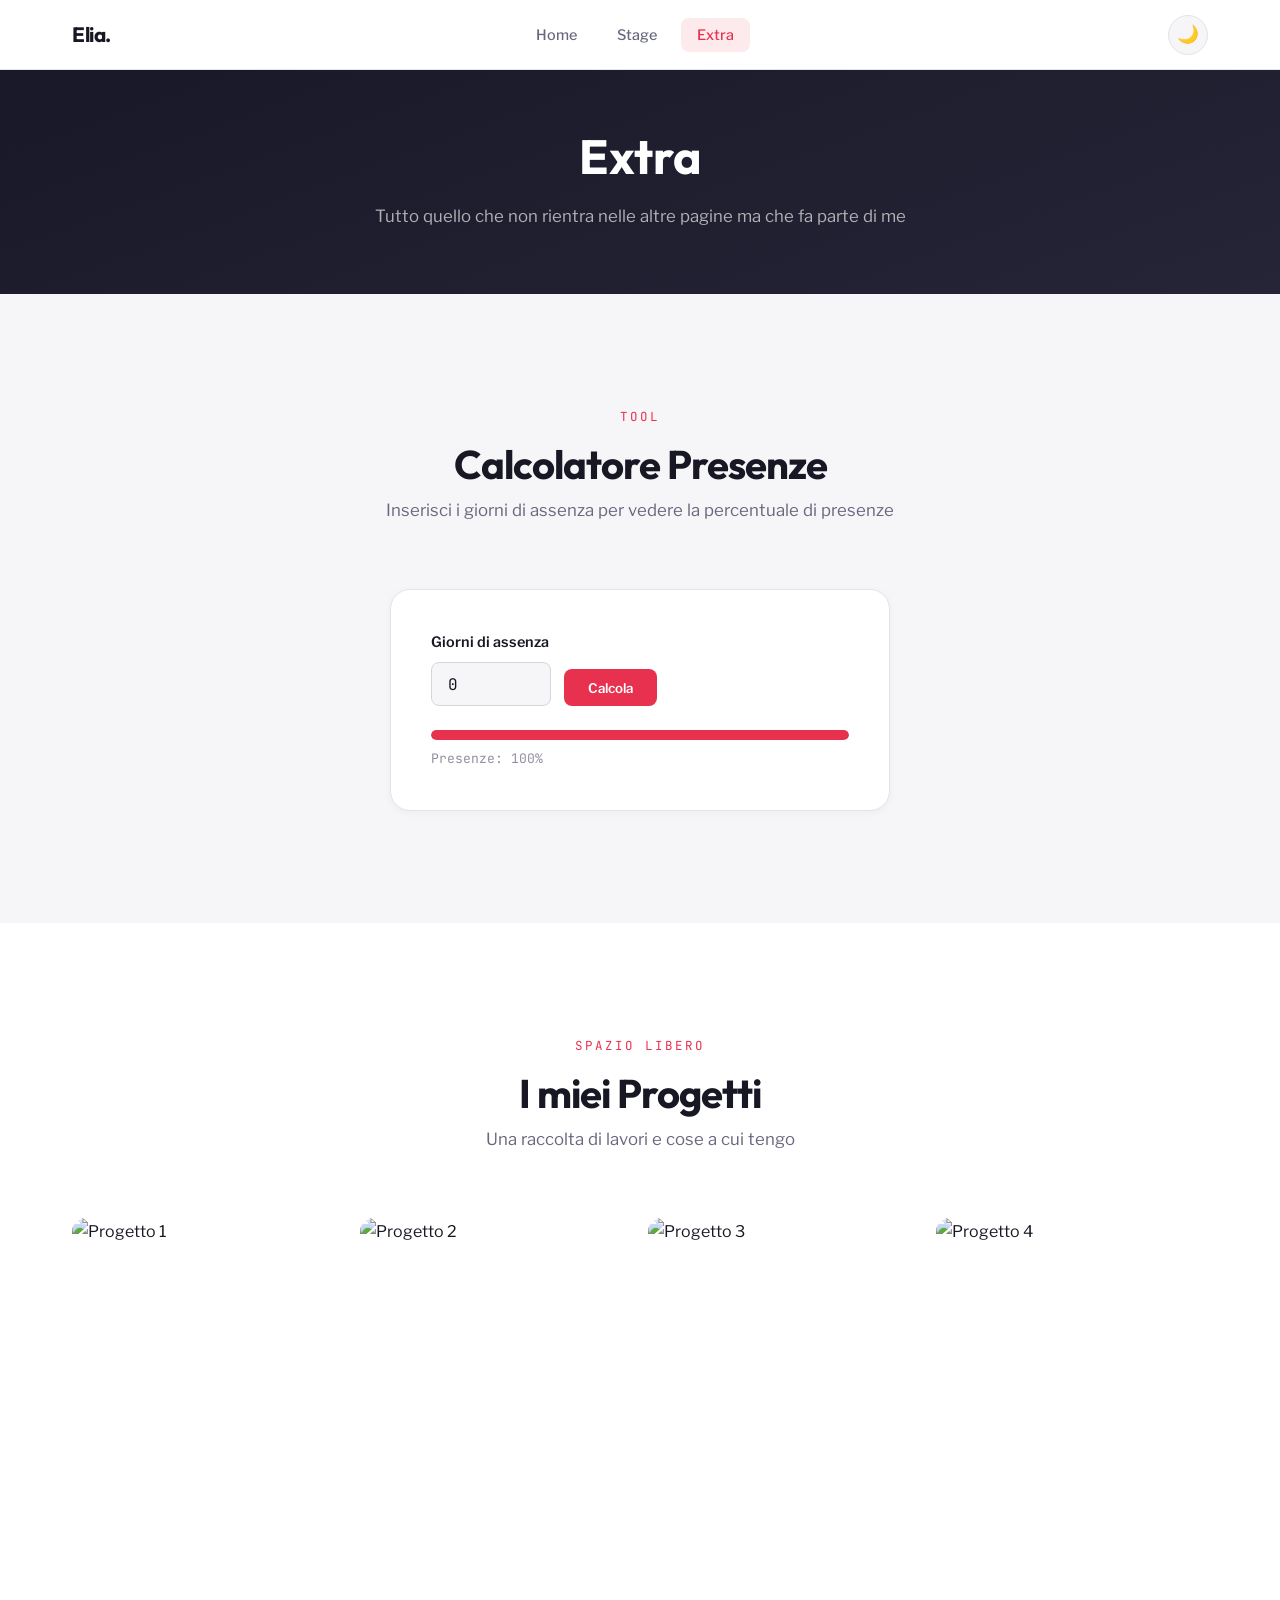
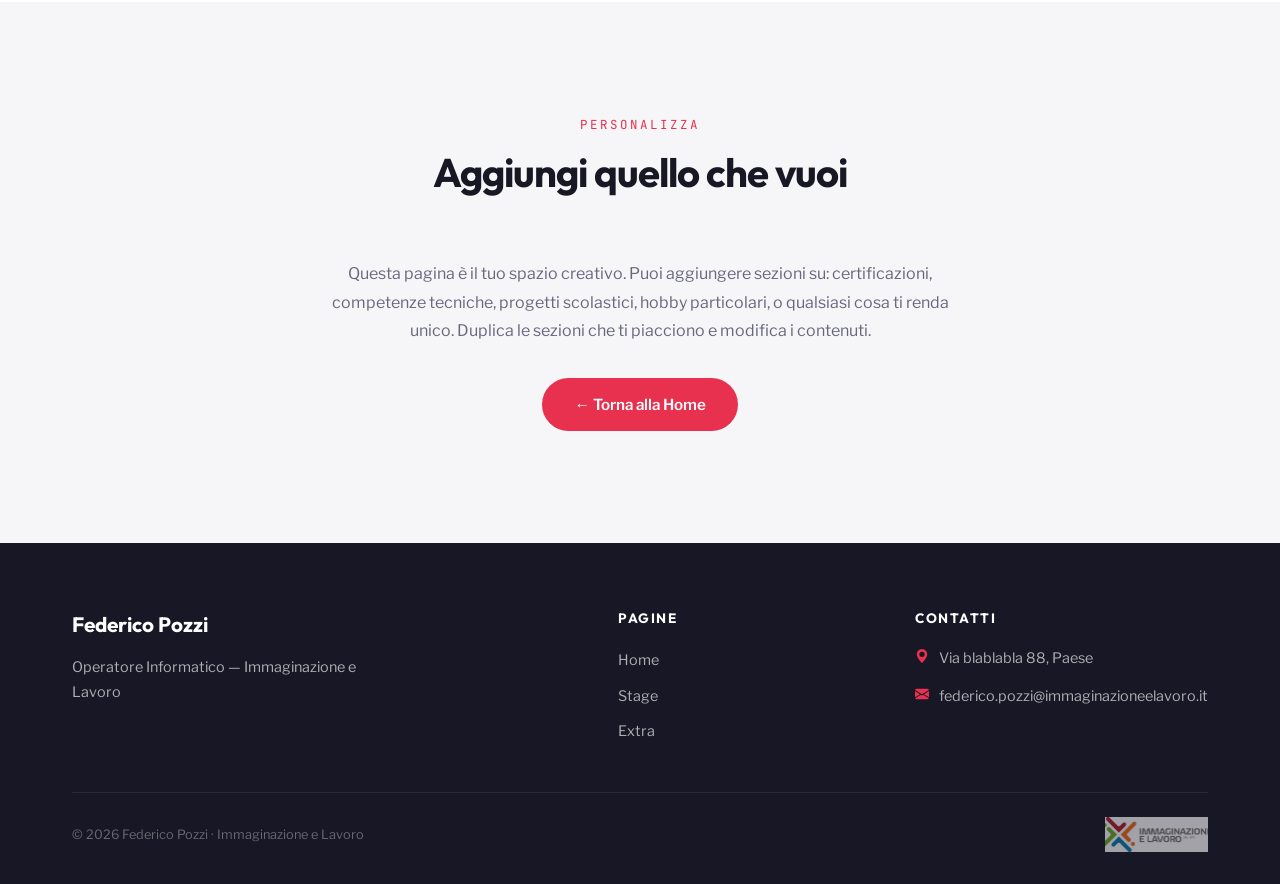
==== extra.html @ a33b9530 "Initial commit" ====
<!DOCTYPE html>
<html lang="it" data-theme="default">
<head>
    <meta charset="UTF-8">
    <meta name="viewport" content="width=device-width, initial-scale=1.0">
    <title>Elia Baronio — Extra</title>

    <link rel="preconnect" href="https://fonts.googleapis.com">
    <link rel="preconnect" href="https://fonts.gstatic.com" crossorigin>
    <link href="https://fonts.googleapis.com/css2?family=Outfit:wght@400;500;600;700&family=Libre+Franklin:wght@400;500;600;700&family=JetBrains+Mono:wght@400;500&display=swap" rel="stylesheet">

    <link rel="stylesheet" href="./style.css">
</head>
<body>

    <!-- ====== NAVBAR ====== -->
    <nav class="site-nav">
        <div class="nav-inner">
            <a href="./index.html" class="nav-brand">Elia.</a>
            <button class="nav-burger" id="navBurger" aria-label="Apri menu">
                <span></span><span></span><span></span>
            </button>
            <ul class="nav-links" id="navLinks">
                <li><a href="./index.html">Home</a></li>
                <li><a href="./stage.html">Stage</a></li>
                <li><a href="#" class="active">Extra</a></li>
            </ul>
            <button class="theme-toggle" id="themeToggle" aria-label="Cambia tema">🌙</button>
        </div>
    </nav>

    <!-- ====== PAGE HERO ====== -->
    <section class="page-hero">
        <div class="hero-pattern"></div>
        <div class="section-container">
            <h1 class="reveal">Extra</h1>
            <p class="hero-sub reveal reveal-delay-1">
                Tutto quello che non rientra nelle altre pagine ma che fa parte di me
            </p>
        </div>
    </section>

    <!-- ====== CALCOLATORE PRESENZE ====== -->
    <section class="section">
        <div class="section-container">
            <div class="section-header center reveal">
                <span class="section-label">Tool</span>
                <h2 class="section-title">Calcolatore Presenze</h2>
                <p class="section-desc">Inserisci i giorni di assenza per vedere la percentuale di presenze</p>
            </div>

            <div class="presenze-card reveal">
                <label for="progresso">Giorni di assenza</label>
                <div class="presenze-input">
                    <input type="number" id="progresso" min="0" value="0" placeholder="0">
                    <button class="btn-calcola" onclick="calcolaPresenze()">Calcola</button>
                </div>
                <div class="progress-wrap">
                    <div class="progress-bar-bg">
                        <div class="progress-bar-fill" id="barraFill"></div>
                    </div>
                    <p class="progress-label" id="percentualeText">Presenze: 100%</p>
                </div>
            </div>
        </div>
    </section>

    <!-- ====== GALLERY / CONTENUTO LIBERO ====== -->
    <!--
        Questa sezione è uno spazio libero. Puoi usarla per:
        - Una gallery di foto dei tuoi progetti
        - Certificazioni ottenute (ECDL, ecc.)
        - Link ai tuoi profili (GitHub, LinkedIn)
        - Qualsiasi cosa ti rappresenti
        
        Di seguito c'è un esempio di gallery. 
        Sostituisci le immagini con le tue.
    -->
    <section class="section section-alt">
        <div class="section-container">
            <div class="section-header center reveal">
                <span class="section-label">Spazio libero</span>
                <h2 class="section-title">I miei Progetti</h2>
                <p class="section-desc">Una raccolta di lavori e cose a cui tengo</p>
            </div>

            <!-- MODIFICA: sostituisci le immagini e i testi -->
            <div class="gallery-grid">
                <div class="gallery-item reveal reveal-delay-1">
                    <img src="https://placehold.co/400x400/1a1a2e/e94560?text=Progetto+1" alt="Progetto 1">
                    <div class="gallery-item-overlay">
                        <span>Progetto 1</span>
                    </div>
                </div>
                <div class="gallery-item reveal reveal-delay-2">
                    <img src="https://placehold.co/400x400/16213e/e94560?text=Progetto+2" alt="Progetto 2">
                    <div class="gallery-item-overlay">
                        <span>Progetto 2</span>
                    </div>
                </div>
                <div class="gallery-item reveal reveal-delay-3">
                    <img src="https://placehold.co/400x400/0f3460/e94560?text=Progetto+3" alt="Progetto 3">
                    <div class="gallery-item-overlay">
                        <span>Progetto 3</span>
                    </div>
                </div>
                <div class="gallery-item reveal reveal-delay-4">
                    <img src="https://placehold.co/400x400/533483/e94560?text=Progetto+4" alt="Progetto 4">
                    <div class="gallery-item-overlay">
                        <span>Progetto 4</span>
                    </div>
                </div>
            </div>
        </div>
    </section>

    <!-- ====== SEZIONE TESTO LIBERO ====== -->
    <section class="section">
        <div class="section-container" style="max-width: 700px;">
            <div class="section-header center reveal">
                <span class="section-label">Personalizza</span>
                <h2 class="section-title">Aggiungi quello che vuoi</h2>
            </div>
            <div class="reveal" style="text-align: center;">
                <p style="color: var(--text-secondary); line-height: 1.8; margin-bottom: 2rem;">
                    Questa pagina è il tuo spazio creativo. Puoi aggiungere sezioni su: 
                    certificazioni, competenze tecniche, progetti scolastici, hobby particolari, 
                    o qualsiasi cosa ti renda unico. Duplica le sezioni che ti piacciono 
                    e modifica i contenuti.
                </p>
                <a href="../index.html" class="btn-primary-custom">← Torna alla Home</a>
            </div>
        </div>
    </section>

    <!-- ====== FOOTER ====== -->
    <footer class="site-footer">
        <div class="section-container">
            <div class="footer-grid">
                <div>
                    <p class="footer-brand">Federico Pozzi</p>
                    <p class="footer-desc">Operatore Informatico — Immaginazione e Lavoro</p>
                </div>
                <div>
                    <p class="footer-heading">Pagine</p>
                    <ul class="footer-links">
                        <li><a href="../index.html">Home</a></li>
                        <li><a href="./stage.html">Stage</a></li>
                        <li><a href="#">Extra</a></li>
                    </ul>
                </div>
                <div>
                    <p class="footer-heading">Contatti</p>
                    <div class="footer-contact-item">
                        <svg xmlns="http://www.w3.org/2000/svg" width="14" height="14" fill="currentColor" viewBox="0 0 16 16"><path d="M8 16s6-5.686 6-10A6 6 0 0 0 2 6c0 4.314 6 10 6 10m0-7a3 3 0 1 1 0-6 3 3 0 0 1 0 6"/></svg>
                        <span>Via blablabla 88, Paese</span>
                    </div>
                    <div class="footer-contact-item">
                        <svg xmlns="http://www.w3.org/2000/svg" width="14" height="14" fill="currentColor" viewBox="0 0 16 16"><path d="M.05 3.555A2 2 0 0 1 2 2h12a2 2 0 0 1 1.95 1.555L8 8.414zM0 4.697v7.104l5.803-3.558zM6.761 8.83l-6.57 4.027A2 2 0 0 0 2 14h12a2 2 0 0 0 1.808-1.144l-6.57-4.027L8 9.586zm3.436-.586L16 11.801V4.697z"/></svg>
                        <span>federico.pozzi@immaginazioneelavoro.it</span>
                    </div>
                </div>
            </div>
            <div class="footer-bottom">
                <span class="footer-copy">© 2026 Federico Pozzi · Immaginazione e Lavoro</span>
                <img src="../img/logo.webp" class="footer-logo" alt="Logo scuola">
            </div>
        </div>
    </footer>

    <script src="./script.js"></script>
</body>
</html>
---- style.css ----
/* ============================================================
   TEMPLATE SITO PERSONALE - QUARTA INFORMATICA
   ============================================================
   
   COME PERSONALIZZARE:
   
   1. SCEGLI UN TEMA
      Cambia data-theme="default" nel tag <html> di ogni pagina.
      Temi disponibili: default, ocean, sunset, forest, lavender, mono
   
   2. DARK MODE
      Il bottone in navbar attiva/disattiva la dark mode.
      Funziona automaticamente con tutti i temi.
   
   3. COLORI CUSTOM
      Se vuoi un colore tutto tuo, modifica le variabili in
      [data-theme="default"] qui sotto.
   
   4. FONT
      Cambia il link Google Fonts nell'HTML e aggiorna
      --font-display e --font-body qui sotto.
   
   5. ANIMAZIONI
      Ogni elemento con classe .reveal si anima allo scroll.
      Aggiungi .reveal-delay-1, .reveal-delay-2, ecc. per ritardi.
   
   ============================================================ */

/* === TEMI PRECONFIGURATI === */
/* Cambia data-theme="" nel tag <html> per switchare tema */

[data-theme="default"] {
    --hue: 240;
    --accent-h: 350;
    --accent-s: 80%;
    --accent-l: 55%;
}

[data-theme="ocean"] {
    --hue: 200;
    --accent-h: 175;
    --accent-s: 70%;
    --accent-l: 45%;
}

[data-theme="sunset"] {
    --hue: 25;
    --accent-h: 15;
    --accent-s: 85%;
    --accent-l: 55%;
}

[data-theme="forest"] {
    --hue: 150;
    --accent-h: 145;
    --accent-s: 55%;
    --accent-l: 40%;
}

[data-theme="lavender"] {
    --hue: 270;
    --accent-h: 280;
    --accent-s: 60%;
    --accent-l: 55%;
}

[data-theme="mono"] {
    --hue: 0;
    --accent-h: 0;
    --accent-s: 0%;
    --accent-l: 25%;
}

/* === SISTEMA COLORI (generato da variabili) === */
:root {
    /* Font */
    --font-display: 'Outfit', sans-serif;
    --font-body: 'Libre Franklin', sans-serif;
    --font-mono: 'JetBrains Mono', monospace;
    
    /* Sizing */
    --radius-sm: 8px;
    --radius-md: 14px;
    --radius-lg: 20px;
    --radius-full: 100px;
    
    /* Transitions */
    --ease-out: cubic-bezier(0.16, 1, 0.3, 1);
    --ease-spring: cubic-bezier(0.34, 1.56, 0.64, 1);
    --duration-fast: 0.2s;
    --duration-normal: 0.4s;
    --duration-slow: 0.7s;
    
    /* Navbar height */
    --nav-height: 70px;
}

/* Light mode (default) */
html:not([data-dark]) {
    --bg-primary: hsl(var(--hue), 15%, 97%);
    --bg-secondary: #ffffff;
    --bg-elevated: #ffffff;
    --bg-hero: hsl(var(--hue), 25%, 12%);
    --bg-hero-2: hsl(var(--hue), 20%, 18%);
    
    --text-primary: hsl(var(--hue), 20%, 12%);
    --text-secondary: hsl(var(--hue), 10%, 45%);
    --text-tertiary: hsl(var(--hue), 8%, 60%);
    --text-on-dark: #ffffff;
    --text-on-dark-muted: rgba(255,255,255,0.65);
    
    --border-light: hsl(var(--hue), 10%, 90%);
    --border-medium: hsl(var(--hue), 10%, 85%);
    
    --shadow-sm: 0 2px 8px rgba(0,0,0,0.04);
    --shadow-md: 0 8px 30px rgba(0,0,0,0.06);
    --shadow-lg: 0 20px 60px rgba(0,0,0,0.08);
    --shadow-accent: 0 8px 30px hsla(var(--accent-h), var(--accent-s), var(--accent-l), 0.25);
}

/* Dark mode */
html[data-dark] {
    --bg-primary: hsl(var(--hue), 15%, 8%);
    --bg-secondary: hsl(var(--hue), 12%, 12%);
    --bg-elevated: hsl(var(--hue), 12%, 15%);
    --bg-hero: hsl(var(--hue), 20%, 5%);
    --bg-hero-2: hsl(var(--hue), 15%, 10%);
    
    --text-primary: hsl(var(--hue), 10%, 92%);
    --text-secondary: hsl(var(--hue), 8%, 60%);
    --text-tertiary: hsl(var(--hue), 6%, 45%);
    --text-on-dark: #ffffff;
    --text-on-dark-muted: rgba(255,255,255,0.55);
    
    --border-light: hsl(var(--hue), 10%, 18%);
    --border-medium: hsl(var(--hue), 10%, 22%);
    
    --shadow-sm: 0 2px 8px rgba(0,0,0,0.2);
    --shadow-md: 0 8px 30px rgba(0,0,0,0.3);
    --shadow-lg: 0 20px 60px rgba(0,0,0,0.4);
    --shadow-accent: 0 8px 30px hsla(var(--accent-h), var(--accent-s), var(--accent-l), 0.2);
}

/* Accent color (uguale in light e dark) */
html {
    --accent: hsl(var(--accent-h), var(--accent-s), var(--accent-l));
    --accent-hover: hsl(var(--accent-h), var(--accent-s), calc(var(--accent-l) - 8%));
    --accent-soft: hsla(var(--accent-h), var(--accent-s), var(--accent-l), 0.1);
    --accent-medium: hsla(var(--accent-h), var(--accent-s), var(--accent-l), 0.2);
}

/* === RESET & BASE === */
*, *::before, *::after {
    margin: 0;
    padding: 0;
    box-sizing: border-box;
}

html {
    scroll-behavior: smooth;
}

body {
    font-family: var(--font-body);
    color: var(--text-primary);
    background-color: var(--bg-primary);
    line-height: 1.7;
    transition: background-color var(--duration-normal) var(--ease-out),
                color var(--duration-normal) var(--ease-out);
    -webkit-font-smoothing: antialiased;
}

h1, h2, h3, h4, h5, h6 {
    font-family: var(--font-display);
    font-weight: 700;
    color: var(--text-primary);
    line-height: 1.2;
}

a {
    color: var(--accent);
    text-decoration: none;
    transition: color var(--duration-fast);
}

a:hover {
    color: var(--accent-hover);
}

img {
    max-width: 100%;
    display: block;
}

/* === NAVBAR === */
.site-nav {
    position: fixed;
    top: 0;
    left: 0;
    right: 0;
    height: var(--nav-height);
    background: var(--bg-secondary);
    border-bottom: 1px solid var(--border-light);
    z-index: 1000;
    display: flex;
    align-items: center;
    transition: background var(--duration-normal) var(--ease-out),
                border-color var(--duration-normal) var(--ease-out),
                box-shadow var(--duration-normal) var(--ease-out);
}

.site-nav.scrolled {
    box-shadow: var(--shadow-sm);
}

.nav-inner {
    width: 100%;
    max-width: 1200px;
    margin: 0 auto;
    padding: 0 2rem;
    display: flex;
    align-items: center;
    justify-content: space-between;
}

.nav-brand {
    font-family: var(--font-display);
    font-weight: 700;
    font-size: 1.3rem;
    color: var(--text-primary);
    text-decoration: none;
    letter-spacing: -0.5px;
}

.nav-links {
    display: flex;
    align-items: center;
    gap: 0.5rem;
    list-style: none;
}

.nav-links a {
    font-family: var(--font-body);
    font-weight: 500;
    font-size: 0.9rem;
    color: var(--text-secondary);
    padding: 0.5rem 1rem;
    border-radius: var(--radius-sm);
    text-decoration: none;
    transition: all var(--duration-fast);
}

.nav-links a:hover,
.nav-links a.active {
    color: var(--accent);
    background: var(--accent-soft);
}

/* Dark mode toggle */
.theme-toggle {
    width: 40px;
    height: 40px;
    border-radius: 50%;
    border: 1px solid var(--border-light);
    background: var(--bg-primary);
    cursor: pointer;
    display: flex;
    align-items: center;
    justify-content: center;
    font-size: 1.1rem;
    transition: all var(--duration-fast);
    margin-left: 0.5rem;
    color: var(--text-secondary);
}

.theme-toggle:hover {
    border-color: var(--accent);
    color: var(--accent);
    transform: rotate(20deg);
}

/* Mobile nav */
.nav-burger {
    display: none;
    flex-direction: column;
    gap: 5px;
    cursor: pointer;
    background: none;
    border: none;
    padding: 5px;
}

.nav-burger span {
    width: 22px;
    height: 2px;
    background: var(--text-primary);
    border-radius: 2px;
    transition: all var(--duration-fast);
}

/* === HERO === */
.hero {
    min-height: 100vh;
    display: flex;
    align-items: center;
    justify-content: center;
    text-align: center;
    background: linear-gradient(160deg, var(--bg-hero) 0%, var(--bg-hero-2) 100%);
    position: relative;
    overflow: hidden;
    padding-top: var(--nav-height);
}

/* Pattern decorativo sullo sfondo dell'hero */
.hero-pattern {
    position: absolute;
    inset: 0;
    opacity: 0.04;
    background-image: 
        radial-gradient(circle at 20% 50%, var(--accent) 1px, transparent 1px),
        radial-gradient(circle at 80% 20%, var(--accent) 1px, transparent 1px),
        radial-gradient(circle at 60% 80%, var(--accent) 1px, transparent 1px);
    background-size: 80px 80px, 60px 60px, 100px 100px;
}

/* Cerchi decorativi */
.hero-blob {
    position: absolute;
    border-radius: 50%;
    filter: blur(80px);
    opacity: 0.15;
}

.hero-blob-1 {
    width: 500px;
    height: 500px;
    background: var(--accent);
    top: -15%;
    right: -10%;
}

.hero-blob-2 {
    width: 350px;
    height: 350px;
    background: hsl(var(--hue), 50%, 50%);
    bottom: -10%;
    left: -5%;
}

.hero-content {
    position: relative;
    z-index: 1;
    padding: 2rem;
}

.hero-label {
    display: inline-block;
    font-family: var(--font-mono);
    font-size: 0.8rem;
    letter-spacing: 2px;
    text-transform: uppercase;
    color: var(--accent);
    background: var(--accent-soft);
    padding: 0.4rem 1.2rem;
    border-radius: var(--radius-full);
    margin-bottom: 1.5rem;
}

.hero h1 {
    font-size: clamp(2.5rem, 6vw, 4.5rem);
    color: var(--text-on-dark);
    letter-spacing: -2px;
    margin-bottom: 0.8rem;
}

.hero .hero-sub {
    font-size: clamp(1rem, 2vw, 1.3rem);
    color: var(--text-on-dark-muted);
    font-weight: 400;
    max-width: 500px;
    margin: 0 auto;
}

.hero-cta {
    margin-top: 2.5rem;
    display: flex;
    gap: 1rem;
    justify-content: center;
    flex-wrap: wrap;
}

/* === BOTTONI === */
.btn-primary-custom {
    display: inline-flex;
    align-items: center;
    gap: 0.5rem;
    padding: 0.85rem 2rem;
    background: var(--accent);
    color: #fff;
    border: none;
    border-radius: var(--radius-full);
    font-family: var(--font-body);
    font-weight: 600;
    font-size: 0.95rem;
    cursor: pointer;
    text-decoration: none;
    transition: all var(--duration-fast) var(--ease-out);
}

.btn-primary-custom:hover {
    background: var(--accent-hover);
    color: #fff;
    transform: translateY(-2px);
    box-shadow: var(--shadow-accent);
}

.btn-outline-custom {
    display: inline-flex;
    align-items: center;
    gap: 0.5rem;
    padding: 0.85rem 2rem;
    background: transparent;
    color: var(--text-on-dark);
    border: 1px solid rgba(255,255,255,0.25);
    border-radius: var(--radius-full);
    font-family: var(--font-body);
    font-weight: 600;
    font-size: 0.95rem;
    cursor: pointer;
    text-decoration: none;
    transition: all var(--duration-fast) var(--ease-out);
}

.btn-outline-custom:hover {
    background: rgba(255,255,255,0.1);
    color: #fff;
    border-color: rgba(255,255,255,0.5);
}

/* Variante per sfondi chiari */
.btn-outline-light {
    color: var(--text-primary);
    border-color: var(--border-medium);
}

.btn-outline-light:hover {
    color: var(--accent);
    border-color: var(--accent);
    background: var(--accent-soft);
}

/* === SEZIONI === */
.section {
    padding: 7rem 0;
}

.section-alt {
    background: var(--bg-secondary);
}

.section-container {
    max-width: 1200px;
    margin: 0 auto;
    padding: 0 2rem;
}

.section-header {
    margin-bottom: 4rem;
}

.section-label {
    font-family: var(--font-mono);
    font-size: 0.78rem;
    text-transform: uppercase;
    letter-spacing: 3px;
    color: var(--accent);
    margin-bottom: 0.8rem;
    display: block;
}

.section-title {
    font-size: clamp(1.8rem, 3.5vw, 2.5rem);
    letter-spacing: -1px;
    margin-bottom: 0.5rem;
}

.section-desc {
    font-size: 1.05rem;
    color: var(--text-secondary);
    max-width: 550px;
}

/* Centrato */
.section-header.center {
    text-align: center;
}

.section-header.center .section-desc {
    margin: 0 auto;
}

/* === BIO === */
.bio-grid {
    display: grid;
    grid-template-columns: 1fr 1fr;
    gap: 5rem;
    align-items: center;
}

.bio-image {
    position: relative;
}

.bio-image-frame {
    width: 100%;
    aspect-ratio: 4/5;
    border-radius: var(--radius-lg);
    overflow: hidden;
    box-shadow: var(--shadow-lg);
    position: relative;
}

.bio-image-frame img {
    width: 100%;
    height: 100%;
    object-fit: cover;
}

/* Decorazione immagine - quadrato accent */
.bio-image::after {
    content: '';
    position: absolute;
    width: 100px;
    height: 100px;
    border: 3px solid var(--accent);
    border-radius: var(--radius-md);
    bottom: -20px;
    right: -20px;
    z-index: -1;
    opacity: 0.5;
}

.bio-text-area p {
    font-size: 1.05rem;
    color: var(--text-secondary);
    margin-bottom: 1.5rem;
    line-height: 1.8;
}

/* Info pills nella bio */
.bio-pills {
    display: flex;
    flex-wrap: wrap;
    gap: 0.6rem;
    margin-top: 1.5rem;
}

.bio-pill {
    display: inline-flex;
    align-items: center;
    gap: 0.4rem;
    padding: 0.4rem 1rem;
    background: var(--accent-soft);
    color: var(--accent);
    border-radius: var(--radius-full);
    font-size: 0.85rem;
    font-weight: 600;
}

/* === PASSIONI (Grid) === */
.passions-grid {
    display: grid;
    grid-template-columns: repeat(auto-fit, minmax(300px, 1fr));
    gap: 2rem;
}

.passion-card {
    background: var(--bg-elevated);
    border: 1px solid var(--border-light);
    border-radius: var(--radius-md);
    overflow: hidden;
    transition: transform var(--duration-normal) var(--ease-spring),
                box-shadow var(--duration-normal) var(--ease-out);
}

.passion-card:hover {
    transform: translateY(-8px);
    box-shadow: var(--shadow-md);
}

.passion-card-img {
    height: 220px;
    overflow: hidden;
}

.passion-card-img img {
    width: 100%;
    height: 100%;
    object-fit: cover;
    transition: transform var(--duration-slow) var(--ease-out);
}

.passion-card:hover .passion-card-img img {
    transform: scale(1.05);
}

.passion-card-body {
    padding: 1.5rem;
}

.passion-card-tag {
    font-family: var(--font-mono);
    font-size: 0.72rem;
    text-transform: uppercase;
    letter-spacing: 1.5px;
    color: var(--accent);
    margin-bottom: 0.6rem;
    display: block;
}

.passion-card-body h3 {
    font-size: 1.2rem;
    margin-bottom: 0.5rem;
}

.passion-card-body p {
    font-size: 0.92rem;
    color: var(--text-secondary);
}

/* === CV === */
.cv-paper {
    background: var(--bg-elevated);
    border: 1px solid var(--border-light);
    border-radius: var(--radius-lg);
    padding: clamp(2rem, 4vw, 3.5rem);
    max-width: 850px;
    margin: 0 auto;
    box-shadow: var(--shadow-md);
    transition: background var(--duration-normal), border-color var(--duration-normal);
}

.cv-header {
    display: flex;
    justify-content: space-between;
    align-items: flex-start;
    flex-wrap: wrap;
    gap: 1rem;
    margin-bottom: 2rem;
    padding-bottom: 2rem;
    border-bottom: 2px solid var(--border-light);
}

.cv-name {
    font-size: 2rem;
    letter-spacing: -1px;
}

.cv-role {
    color: var(--accent);
    font-weight: 500;
    font-size: 1.1rem;
}

.cv-contact-mini {
    display: flex;
    flex-direction: column;
    gap: 0.3rem;
    font-size: 0.85rem;
    color: var(--text-secondary);
    text-align: right;
}

.cv-section-title {
    font-family: var(--font-mono);
    font-size: 0.75rem;
    text-transform: uppercase;
    letter-spacing: 3px;
    color: var(--accent);
    margin-top: 2rem;
    margin-bottom: 1.2rem;
    display: flex;
    align-items: center;
    gap: 1rem;
}

.cv-section-title::after {
    content: '';
    flex: 1;
    height: 1px;
    background: var(--border-light);
}

.cv-entry {
    margin-bottom: 1.8rem;
    padding-left: 1rem;
    border-left: 2px solid var(--border-light);
    transition: border-color var(--duration-fast);
}

.cv-entry:hover {
    border-left-color: var(--accent);
}

.cv-entry-title {
    font-weight: 700;
    font-size: 1rem;
    color: var(--text-primary);
}

.cv-entry-place {
    color: var(--text-secondary);
    font-size: 0.95rem;
}

.cv-entry-date {
    font-family: var(--font-mono);
    font-size: 0.8rem;
    color: var(--accent);
    margin-top: 0.2rem;
    display: block;
}

.cv-entry-desc {
    color: var(--text-secondary);
    font-size: 0.92rem;
    margin-top: 0.3rem;
}

/* Lingue con barre */
.cv-lang {
    display: flex;
    align-items: center;
    justify-content: space-between;
    padding: 0.7rem 0;
    border-bottom: 1px solid var(--border-light);
}

.cv-lang:last-child {
    border-bottom: none;
}

.cv-lang-name {
    font-weight: 600;
    font-size: 0.95rem;
}

.cv-lang-level {
    display: flex;
    align-items: center;
    gap: 0.6rem;
}

.cv-lang-bar {
    width: 80px;
    height: 4px;
    background: var(--border-light);
    border-radius: 4px;
    overflow: hidden;
}

.cv-lang-bar-fill {
    height: 100%;
    background: var(--accent);
    border-radius: 4px;
    transition: width var(--duration-slow) var(--ease-out);
}

.cv-lang-label {
    font-size: 0.82rem;
    color: var(--text-tertiary);
    min-width: 80px;
    text-align: right;
}

/* === PAGINA STAGE === */
.page-hero {
    padding: 8rem 0 4rem;
    background: linear-gradient(160deg, var(--bg-hero) 0%, var(--bg-hero-2) 100%);
    text-align: center;
    position: relative;
    overflow: hidden;
}

.page-hero .hero-pattern {
    position: absolute;
    inset: 0;
    opacity: 0.03;
    background-image: 
        radial-gradient(circle at 20% 50%, var(--accent) 1px, transparent 1px);
    background-size: 60px 60px;
}

.page-hero h1 {
    font-size: clamp(2rem, 4vw, 3rem);
    color: var(--text-on-dark);
    position: relative;
}

.page-hero .hero-sub {
    color: var(--text-on-dark-muted);
    font-size: 1.05rem;
    max-width: 600px;
    margin: 1rem auto 0;
    position: relative;
}

/* Stage cards (alternativa all'accordion) */
.stage-card {
    background: var(--bg-elevated);
    border: 1px solid var(--border-light);
    border-radius: var(--radius-lg);
    overflow: hidden;
    margin-bottom: 2rem;
    transition: box-shadow var(--duration-normal);
}

.stage-card:hover {
    box-shadow: var(--shadow-md);
}

.stage-card-header {
    padding: 1.5rem 2rem;
    border-bottom: 1px solid var(--border-light);
    display: flex;
    align-items: center;
    justify-content: space-between;
    cursor: pointer;
    transition: background var(--duration-fast);
}

.stage-card-header:hover {
    background: var(--accent-soft);
}

.stage-card-header h3 {
    font-size: 1.2rem;
    margin: 0;
}

.stage-card-header .stage-date {
    font-family: var(--font-mono);
    font-size: 0.8rem;
    color: var(--accent);
}

.stage-card-toggle {
    width: 32px;
    height: 32px;
    border-radius: 50%;
    background: var(--accent-soft);
    display: flex;
    align-items: center;
    justify-content: center;
    transition: transform var(--duration-fast);
    color: var(--accent);
    font-size: 1.2rem;
}

.stage-card.open .stage-card-toggle {
    transform: rotate(45deg);
}

.stage-card-body {
    padding: 0 2rem;
    max-height: 0;
    overflow: hidden;
    transition: max-height var(--duration-slow) var(--ease-out),
                padding var(--duration-normal);
}

.stage-card.open .stage-card-body {
    padding: 2rem;
    max-height: 800px;
}

.stage-grid {
    display: grid;
    grid-template-columns: 2fr 3fr;
    gap: 2rem;
    align-items: start;
}

.stage-map-frame {
    border-radius: var(--radius-md);
    overflow: hidden;
    aspect-ratio: 4/3;
}

.stage-map-frame iframe {
    width: 100%;
    height: 100%;
    border: none;
}

.stage-relazione {
    font-size: 0.95rem;
    color: var(--text-secondary);
    line-height: 1.8;
}

.stage-relazione h4 {
    font-size: 1rem;
    margin-bottom: 0.5rem;
}

/* === EXTRA PAGE === */
.presenze-card {
    background: var(--bg-elevated);
    border: 1px solid var(--border-light);
    border-radius: var(--radius-lg);
    padding: 2.5rem;
    box-shadow: var(--shadow-sm);
    max-width: 500px;
    margin: 0 auto;
}

.presenze-card label {
    font-weight: 600;
    color: var(--text-primary);
    display: block;
    margin-bottom: 0.5rem;
    font-size: 0.9rem;
}

.presenze-input {
    display: flex;
    gap: 0.8rem;
    align-items: flex-end;
}

.presenze-card input[type="number"] {
    width: 120px;
    padding: 0.65rem 1rem;
    border: 1px solid var(--border-medium);
    border-radius: var(--radius-sm);
    font-family: var(--font-mono);
    font-size: 1rem;
    background: var(--bg-primary);
    color: var(--text-primary);
    transition: border-color var(--duration-fast);
}

.presenze-card input[type="number"]:focus {
    outline: none;
    border-color: var(--accent);
    box-shadow: 0 0 0 3px var(--accent-soft);
}

.btn-calcola {
    padding: 0.65rem 1.5rem;
    background: var(--accent);
    color: #fff;
    border: none;
    border-radius: var(--radius-sm);
    font-family: var(--font-body);
    font-weight: 600;
    cursor: pointer;
    transition: background var(--duration-fast);
}

.btn-calcola:hover {
    background: var(--accent-hover);
}

.progress-wrap {
    margin-top: 1.5rem;
}

.progress-bar-bg {
    height: 10px;
    background: var(--border-light);
    border-radius: var(--radius-full);
    overflow: hidden;
}

.progress-bar-fill {
    height: 100%;
    background: var(--accent);
    border-radius: var(--radius-full);
    transition: width var(--duration-slow) var(--ease-out);
    width: 100%;
}

.progress-label {
    font-family: var(--font-mono);
    font-size: 0.82rem;
    color: var(--text-tertiary);
    margin-top: 0.5rem;
}

/* Sezione gallery / contenuto libero */
.gallery-grid {
    display: grid;
    grid-template-columns: repeat(auto-fill, minmax(250px, 1fr));
    gap: 1rem;
}

.gallery-item {
    aspect-ratio: 1;
    border-radius: var(--radius-md);
    overflow: hidden;
    cursor: pointer;
    position: relative;
}

.gallery-item img {
    width: 100%;
    height: 100%;
    object-fit: cover;
    transition: transform var(--duration-slow) var(--ease-out);
}

.gallery-item:hover img {
    transform: scale(1.08);
}

.gallery-item-overlay {
    position: absolute;
    inset: 0;
    background: linear-gradient(transparent 50%, rgba(0,0,0,0.6));
    opacity: 0;
    transition: opacity var(--duration-fast);
    display: flex;
    align-items: flex-end;
    padding: 1rem;
}

.gallery-item:hover .gallery-item-overlay {
    opacity: 1;
}

.gallery-item-overlay span {
    color: #fff;
    font-weight: 600;
    font-size: 0.9rem;
}

/* === FOOTER === */
.site-footer {
    background: var(--bg-hero);
    color: var(--text-on-dark-muted);
    padding: 4rem 0 2rem;
}

.footer-grid {
    display: grid;
    grid-template-columns: 2fr 1fr 1fr;
    gap: 3rem;
    margin-bottom: 3rem;
}

.footer-brand {
    font-family: var(--font-display);
    font-size: 1.3rem;
    font-weight: 700;
    color: var(--text-on-dark);
    margin-bottom: 0.8rem;
}

.footer-desc {
    font-size: 0.9rem;
    line-height: 1.7;
    max-width: 300px;
}

.footer-heading {
    font-family: var(--font-display);
    font-size: 0.85rem;
    font-weight: 700;
    text-transform: uppercase;
    letter-spacing: 1.5px;
    color: var(--text-on-dark);
    margin-bottom: 1rem;
}

.footer-links {
    list-style: none;
    display: flex;
    flex-direction: column;
    gap: 0.5rem;
}

.footer-links a {
    color: var(--text-on-dark-muted);
    font-size: 0.9rem;
    transition: color var(--duration-fast);
}

.footer-links a:hover {
    color: var(--accent);
}

.footer-contact-item {
    display: flex;
    align-items: flex-start;
    gap: 0.6rem;
    margin-bottom: 0.8rem;
    font-size: 0.9rem;
}

.footer-contact-item svg {
    flex-shrink: 0;
    margin-top: 3px;
    color: var(--accent);
}

.footer-bottom {
    border-top: 1px solid rgba(255,255,255,0.08);
    padding-top: 1.5rem;
    display: flex;
    justify-content: space-between;
    align-items: center;
    flex-wrap: wrap;
    gap: 1rem;
}

.footer-copy {
    font-size: 0.8rem;
    color: rgba(255,255,255,0.35);
}

.footer-logo {
    height: 35px;
    opacity: 0.6;
}

/* === ANIMAZIONI SCROLL === */
.reveal {
    opacity: 0;
    transform: translateY(40px);
    transition: opacity var(--duration-slow) var(--ease-out),
                transform var(--duration-slow) var(--ease-out);
}

.reveal.visible {
    opacity: 1;
    transform: translateY(0);
}

.reveal-delay-1 { transition-delay: 0.1s; }
.reveal-delay-2 { transition-delay: 0.2s; }
.reveal-delay-3 { transition-delay: 0.3s; }
.reveal-delay-4 { transition-delay: 0.4s; }

/* Reveal da sinistra/destra */
.reveal-left {
    opacity: 0;
    transform: translateX(-40px);
    transition: opacity var(--duration-slow) var(--ease-out),
                transform var(--duration-slow) var(--ease-out);
}

.reveal-right {
    opacity: 0;
    transform: translateX(40px);
    transition: opacity var(--duration-slow) var(--ease-out),
                transform var(--duration-slow) var(--ease-out);
}

.reveal-left.visible,
.reveal-right.visible {
    opacity: 1;
    transform: translateX(0);
}

/* === RESPONSIVE === */
@media (max-width: 900px) {
    .bio-grid {
        grid-template-columns: 1fr;
        gap: 3rem;
    }
    
    .bio-image {
        max-width: 350px;
        margin: 0 auto;
    }

    .stage-grid {
        grid-template-columns: 1fr;
    }
    
    .footer-grid {
        grid-template-columns: 1fr;
        gap: 2rem;
    }
    
    .cv-header {
        flex-direction: column;
    }
    
    .cv-contact-mini {
        text-align: left;
    }
}

@media (max-width: 700px) {
    .nav-links {
        display: none;
        position: absolute;
        top: var(--nav-height);
        left: 0;
        right: 0;
        background: var(--bg-secondary);
        border-bottom: 1px solid var(--border-light);
        flex-direction: column;
        padding: 1rem 2rem;
    }
    
    .nav-links.open {
        display: flex;
    }
    
    .nav-burger {
        display: flex;
    }
    
    .theme-toggle {
        margin-left: auto;
        margin-right: 1rem;
    }
    
    .hero h1 {
        font-size: 2.2rem;
    }
    
    .passions-grid {
        grid-template-columns: 1fr;
    }
    
    .hero-cta {
        flex-direction: column;
        align-items: center;
    }
    
    .section {
        padding: 4rem 0;
    }
    
    .gallery-grid {
        grid-template-columns: repeat(2, 1fr);
    }
}
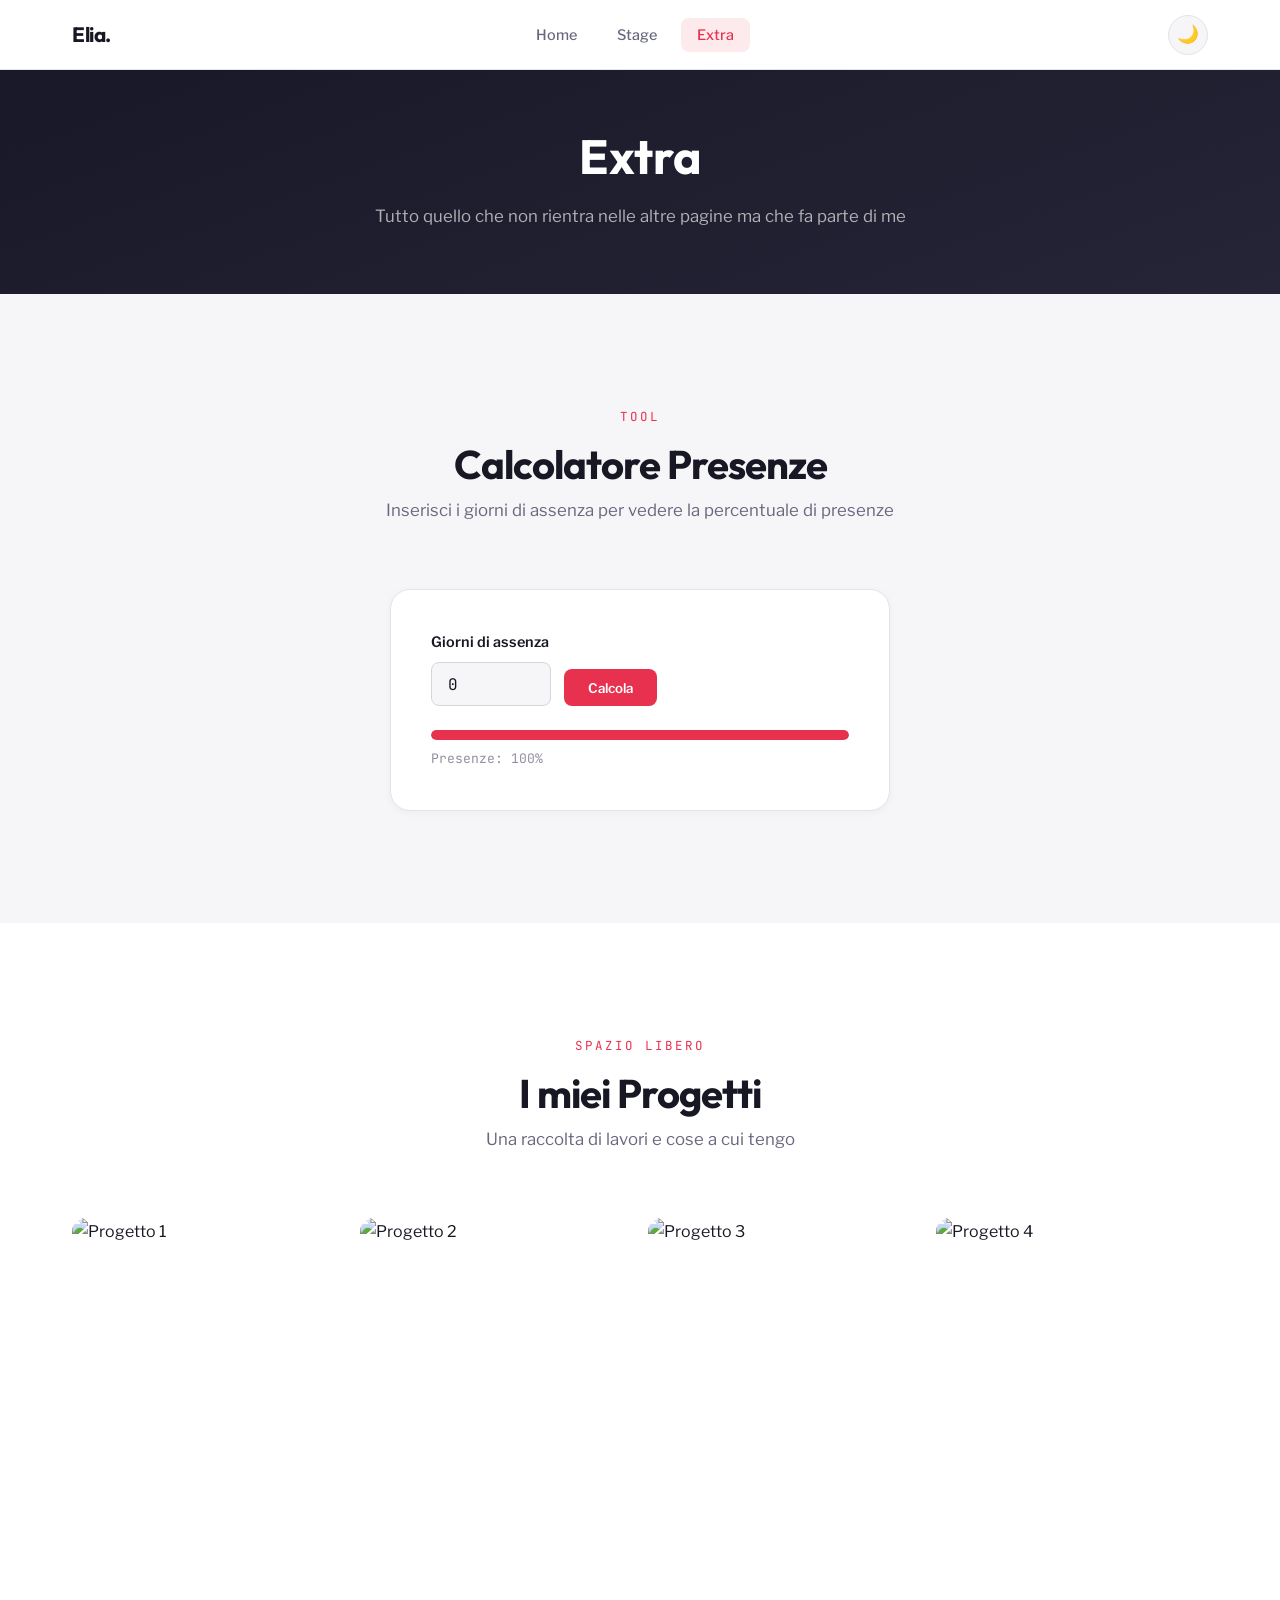
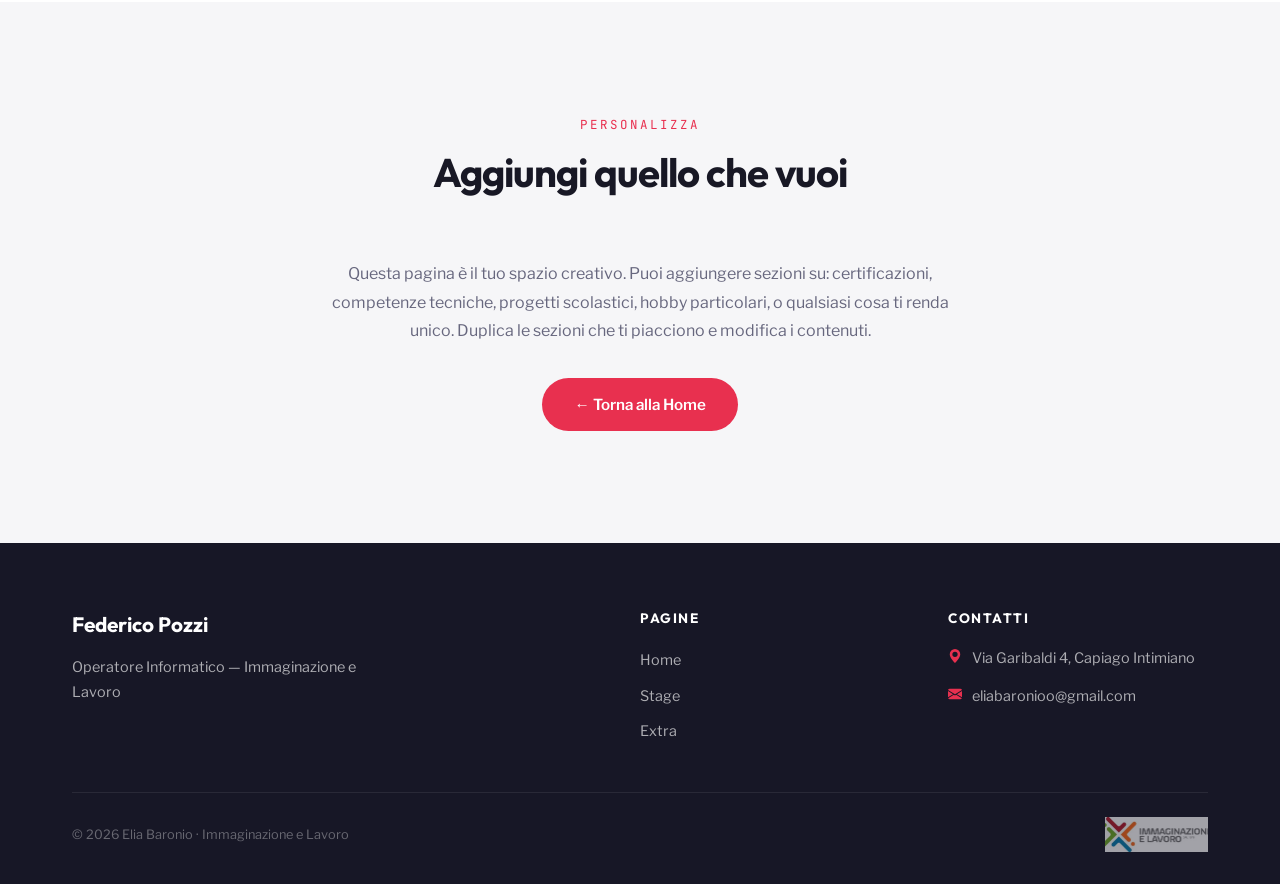
==== commit 2cb36b14: "d" ====
--- a/extra.html
+++ b/extra.html
@@ -153,16 +153,16 @@
                     <p class="footer-heading">Contatti</p>
                     <div class="footer-contact-item">
                         <svg xmlns="http://www.w3.org/2000/svg" width="14" height="14" fill="currentColor" viewBox="0 0 16 16"><path d="M8 16s6-5.686 6-10A6 6 0 0 0 2 6c0 4.314 6 10 6 10m0-7a3 3 0 1 1 0-6 3 3 0 0 1 0 6"/></svg>
-                        <span>Via blablabla 88, Paese</span>
+                        <span>Via Garibaldi 4, Capiago Intimiano</span>
                     </div>
                     <div class="footer-contact-item">
                         <svg xmlns="http://www.w3.org/2000/svg" width="14" height="14" fill="currentColor" viewBox="0 0 16 16"><path d="M.05 3.555A2 2 0 0 1 2 2h12a2 2 0 0 1 1.95 1.555L8 8.414zM0 4.697v7.104l5.803-3.558zM6.761 8.83l-6.57 4.027A2 2 0 0 0 2 14h12a2 2 0 0 0 1.808-1.144l-6.57-4.027L8 9.586zm3.436-.586L16 11.801V4.697z"/></svg>
-                        <span>federico.pozzi@immaginazioneelavoro.it</span>
+                        <span>eliabaronioo@gmail.com</span>
                     </div>
                 </div>
             </div>
             <div class="footer-bottom">
-                <span class="footer-copy">© 2026 Federico Pozzi · Immaginazione e Lavoro</span>
+                <span class="footer-copy">© 2026 Elia Baronio · Immaginazione e Lavoro</span>
                 <img src="../img/logo.webp" class="footer-logo" alt="Logo scuola">
             </div>
         </div>
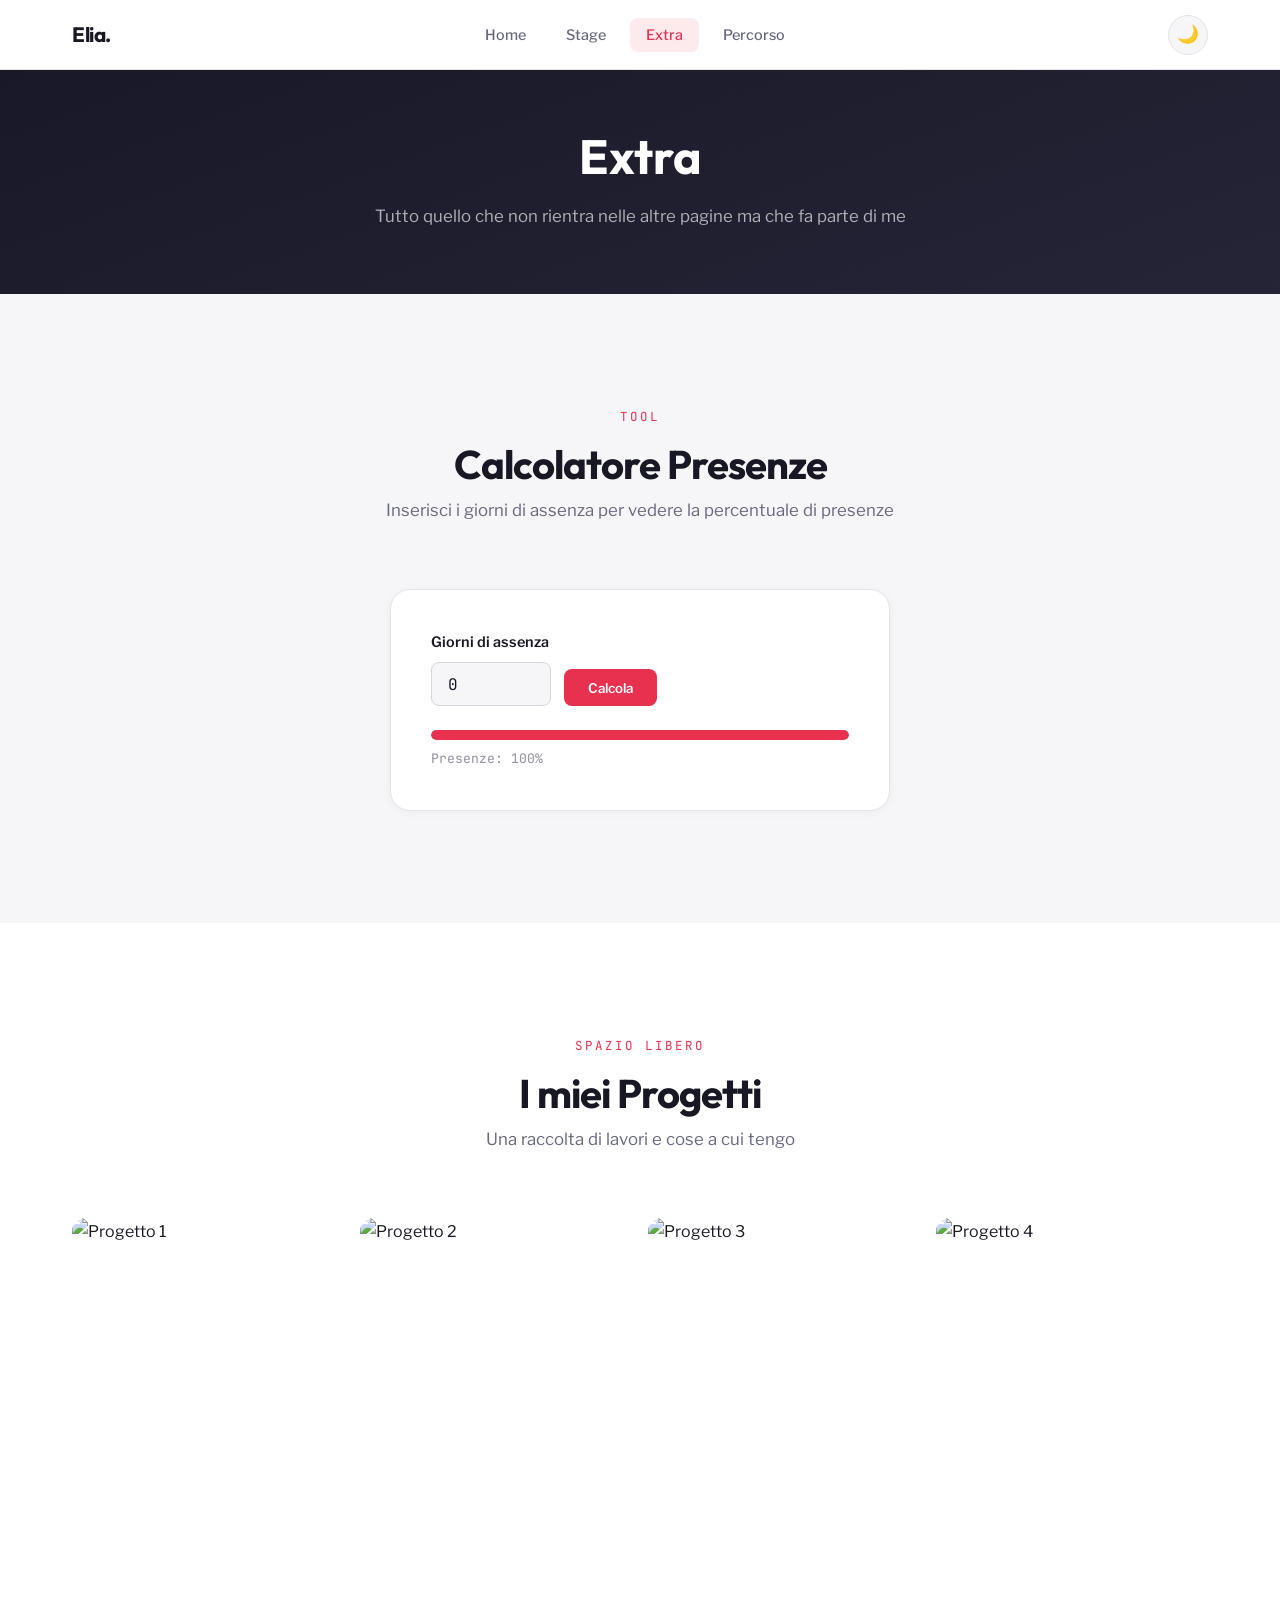
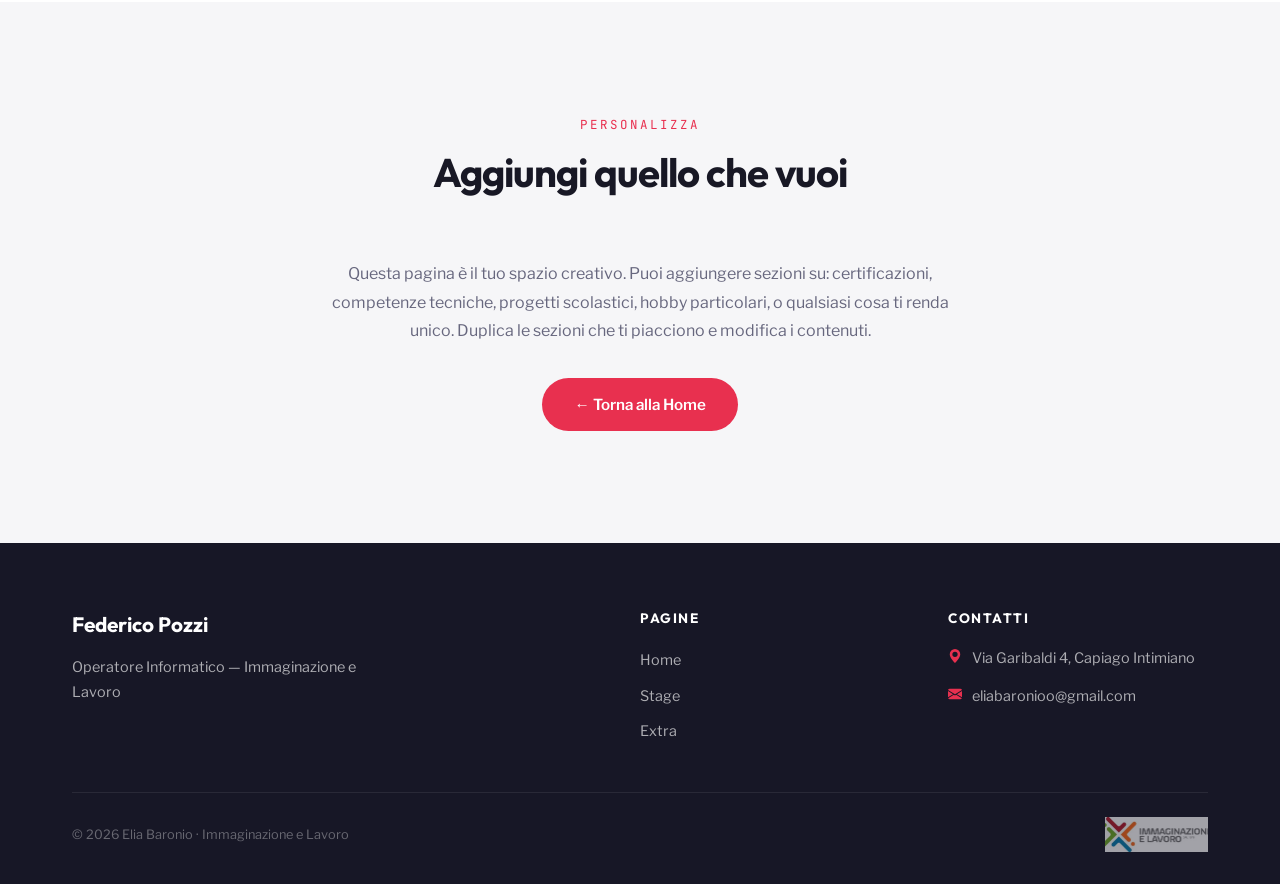
==== commit e2f4822c: "a" ====
--- a/extra.html
+++ b/extra.html
@@ -24,6 +24,7 @@
                 <li><a href="./index.html">Home</a></li>
                 <li><a href="./stage.html">Stage</a></li>
                 <li><a href="#" class="active">Extra</a></li>
+                <li><a href="./perscorso.html">Percorso</a></li>
             </ul>
             <button class="theme-toggle" id="themeToggle" aria-label="Cambia tema">🌙</button>
         </div>
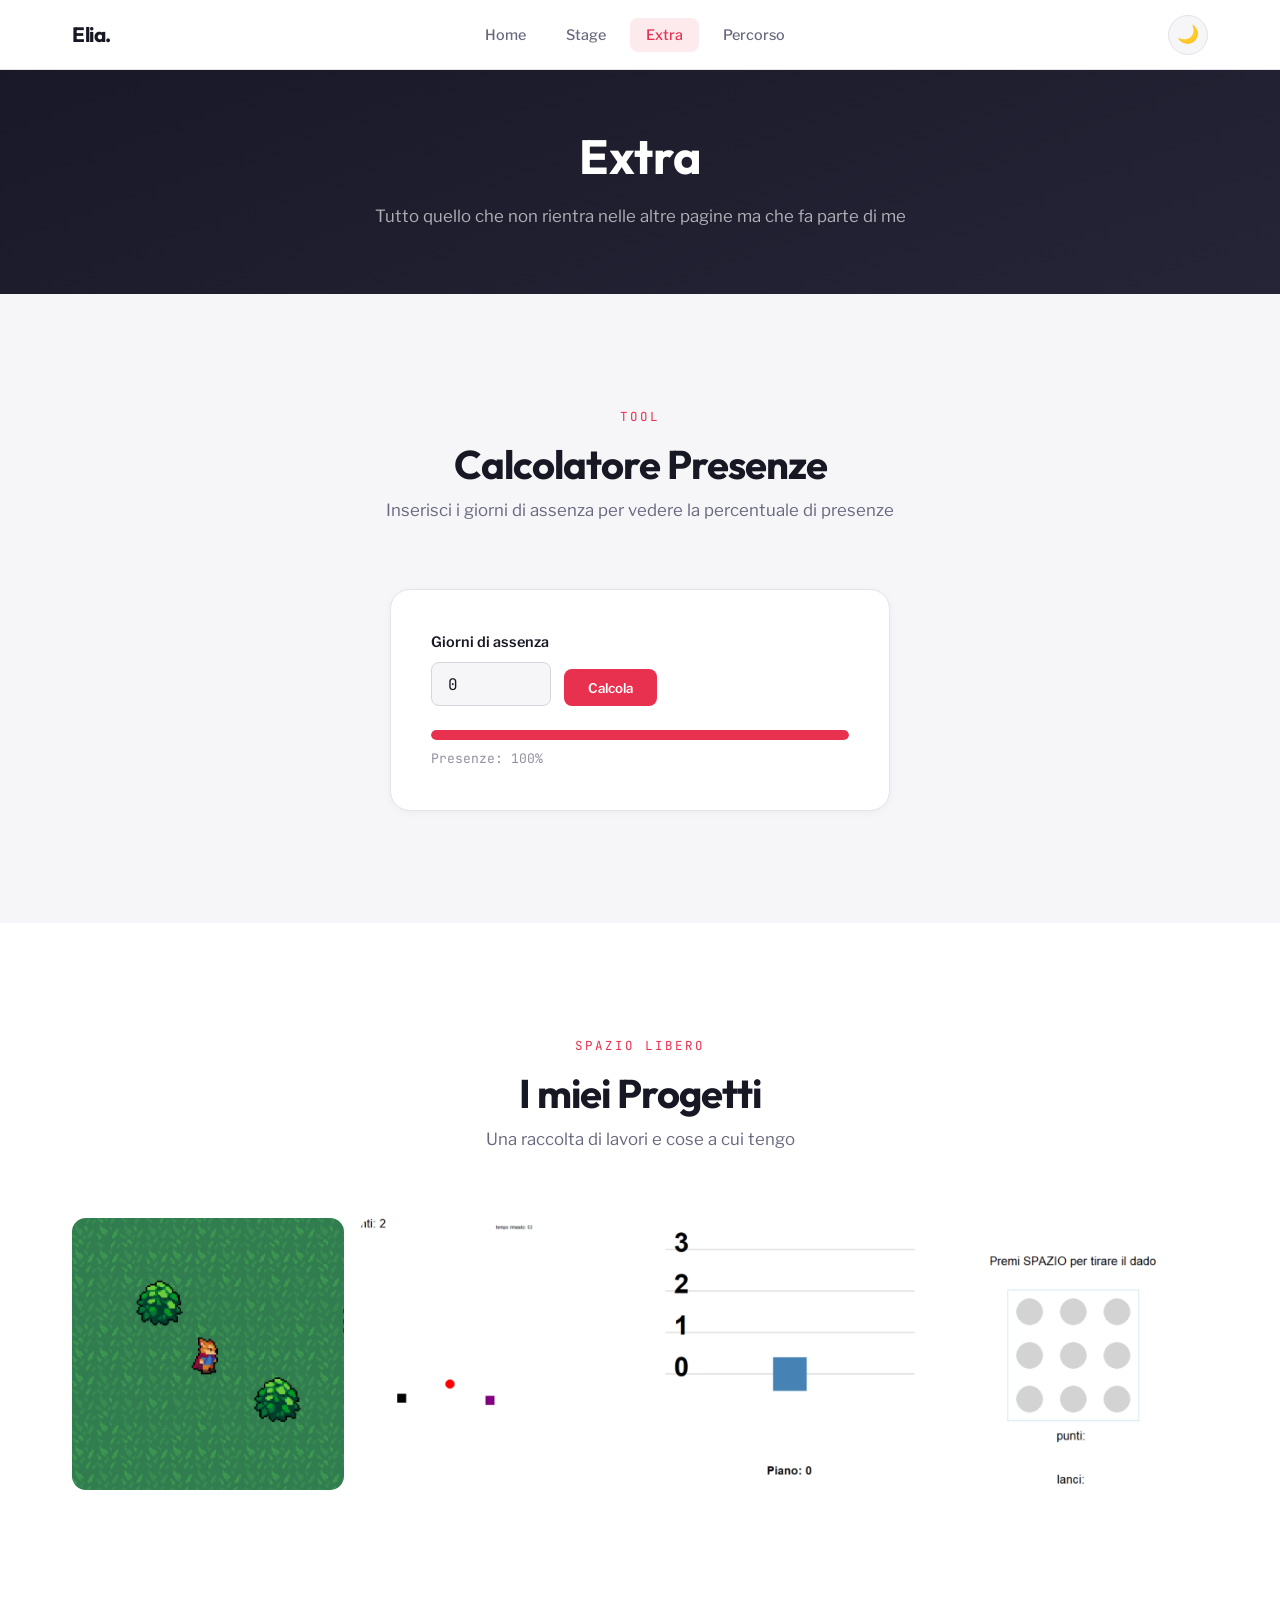
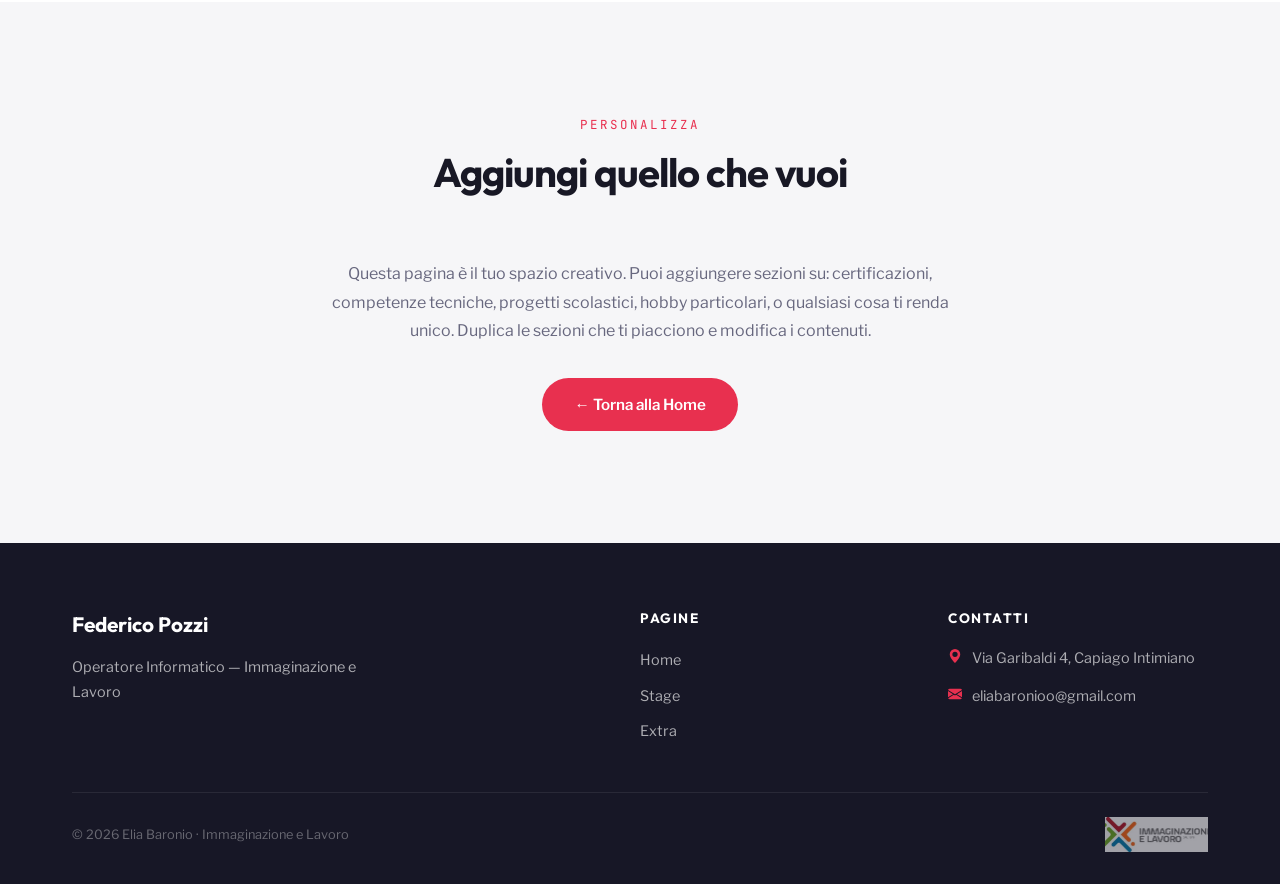
==== commit 4a95ddc1: "e" ====
--- a/extra.html
+++ b/extra.html
@@ -88,25 +88,25 @@
             <!-- MODIFICA: sostituisci le immagini e i testi -->
             <div class="gallery-grid">
                 <div class="gallery-item reveal reveal-delay-1">
-                    <img src="https://placehold.co/400x400/1a1a2e/e94560?text=Progetto+1" alt="Progetto 1">
+                    <img src="./img/Screenshot 2026-05-15 084614.png" alt="Progetto 1">
                     <div class="gallery-item-overlay">
                         <span>Progetto 1</span>
                     </div>
                 </div>
                 <div class="gallery-item reveal reveal-delay-2">
-                    <img src="https://placehold.co/400x400/16213e/e94560?text=Progetto+2" alt="Progetto 2">
+                    <img src="./img/Screenshot 2026-05-15 084717.png" alt="Progetto 2">
                     <div class="gallery-item-overlay">
                         <span>Progetto 2</span>
                     </div>
                 </div>
                 <div class="gallery-item reveal reveal-delay-3">
-                    <img src="https://placehold.co/400x400/0f3460/e94560?text=Progetto+3" alt="Progetto 3">
+                    <img src="./img/Screenshot 2026-05-15 085027.png" alt="Progetto 3">
                     <div class="gallery-item-overlay">
                         <span>Progetto 3</span>
                     </div>
                 </div>
                 <div class="gallery-item reveal reveal-delay-4">
-                    <img src="https://placehold.co/400x400/533483/e94560?text=Progetto+4" alt="Progetto 4">
+                    <img src="./img/Screenshot 2026-05-15 085057.png" alt="Progetto 4">
                     <div class="gallery-item-overlay">
                         <span>Progetto 4</span>
                     </div>
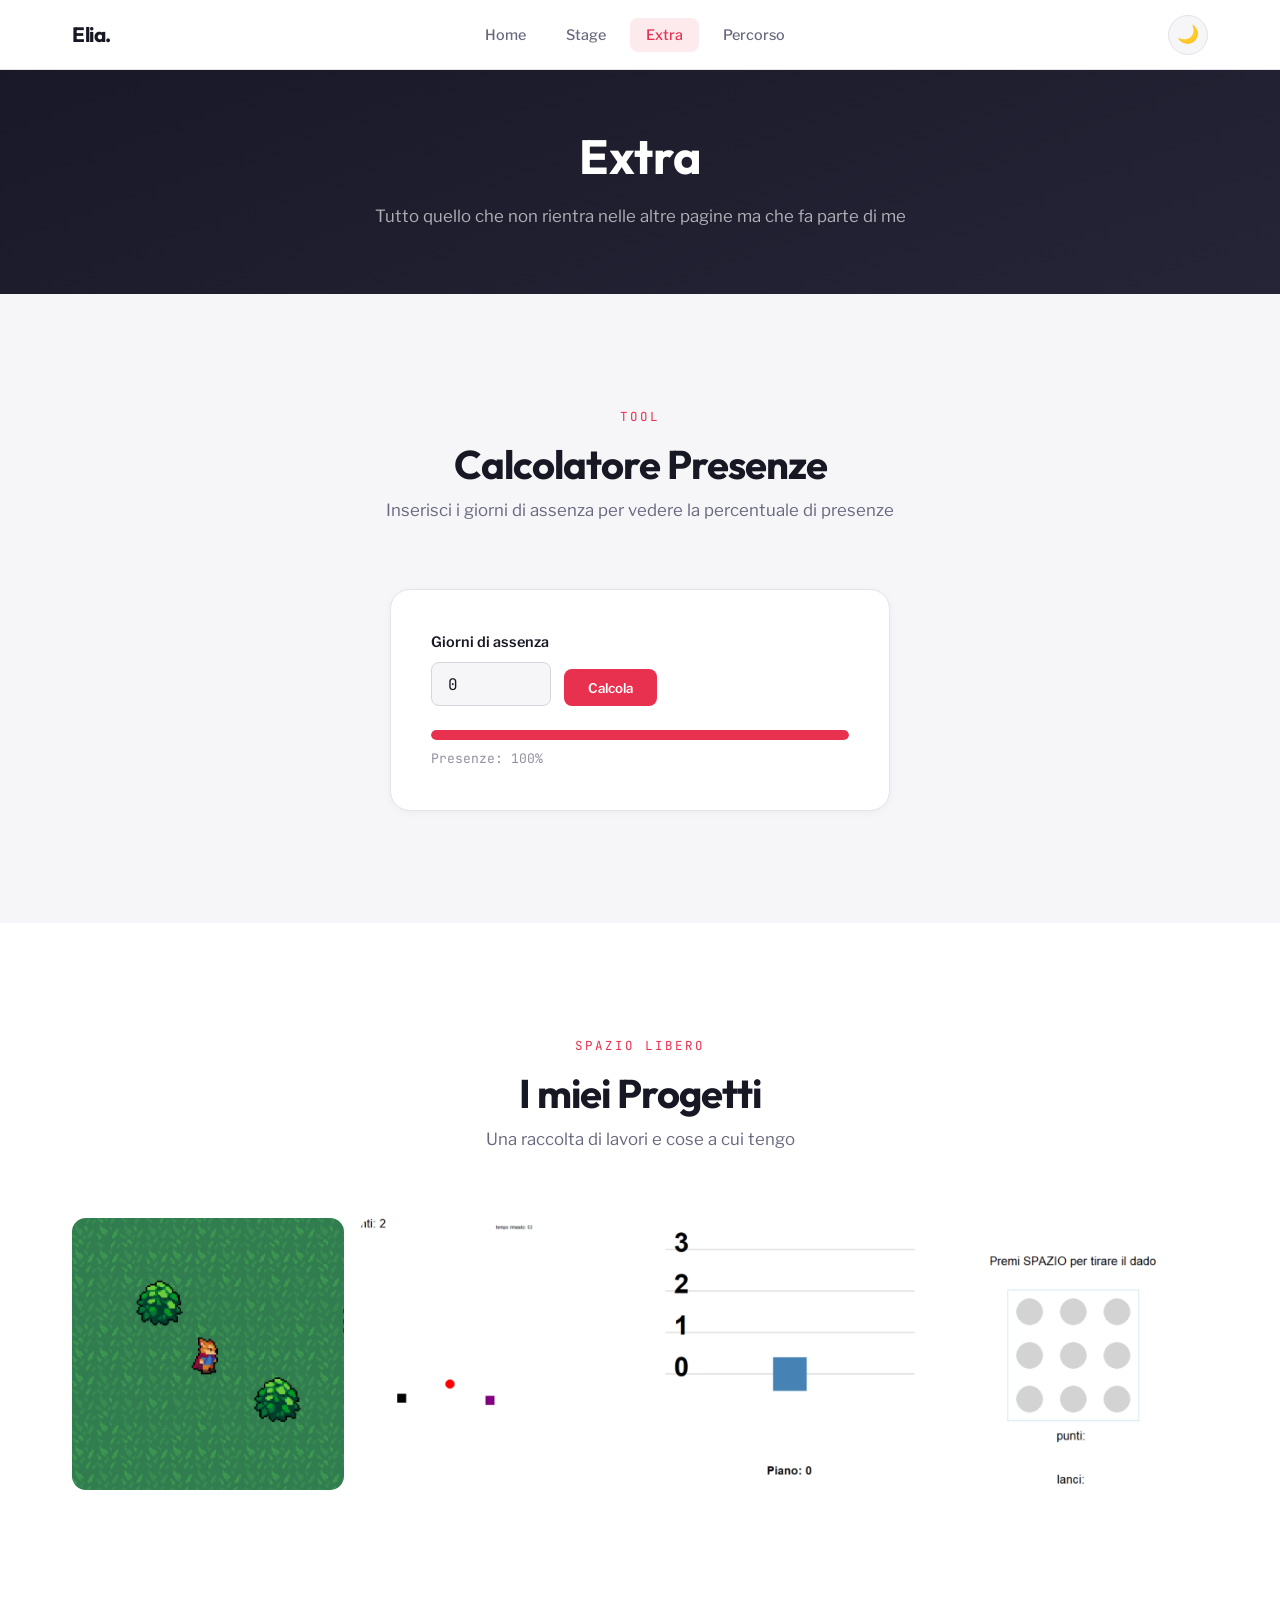
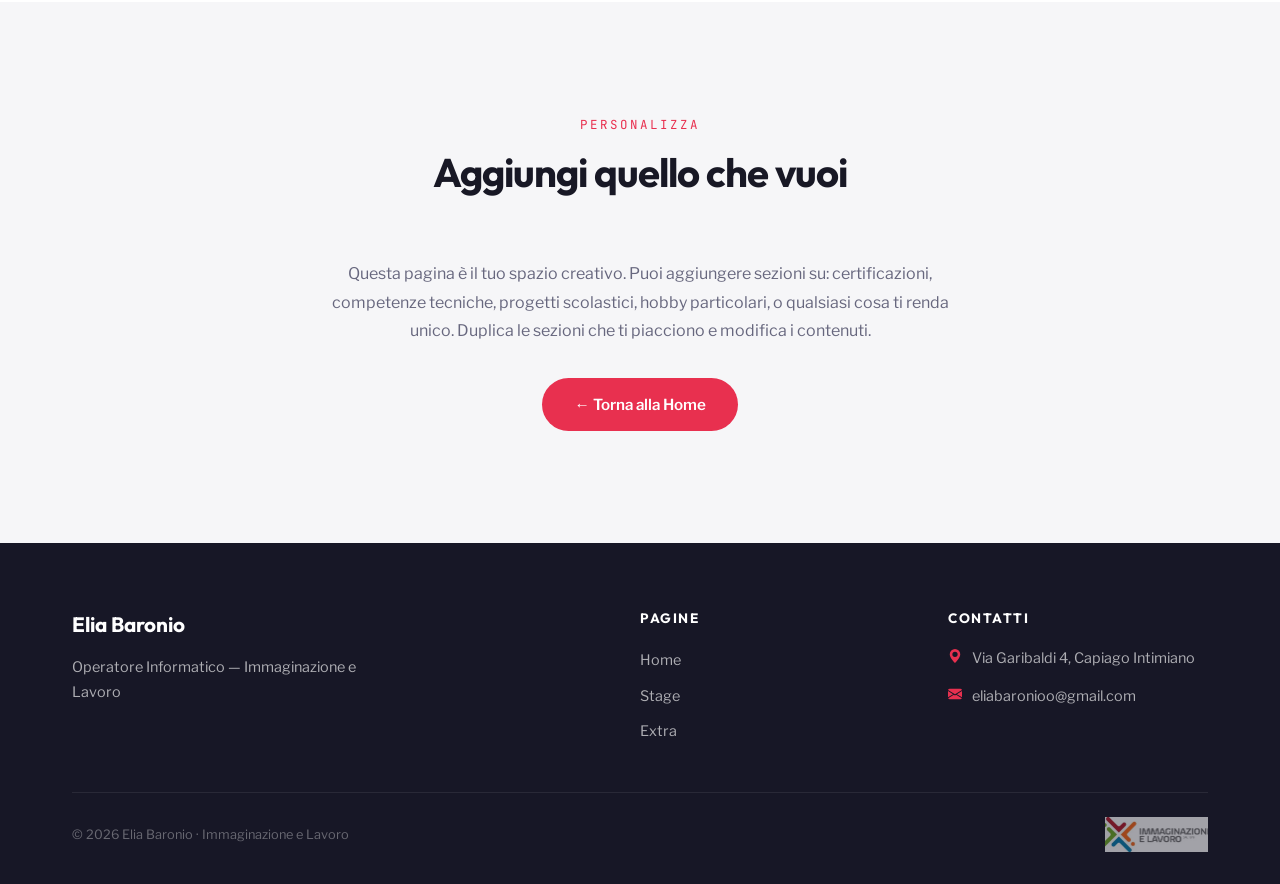
==== commit d6460500: "e" ====
--- a/extra.html
+++ b/extra.html
@@ -139,7 +139,7 @@
         <div class="section-container">
             <div class="footer-grid">
                 <div>
-                    <p class="footer-brand">Federico Pozzi</p>
+                    <p class="footer-brand">Elia Baronio</p>
                     <p class="footer-desc">Operatore Informatico — Immaginazione e Lavoro</p>
                 </div>
                 <div>
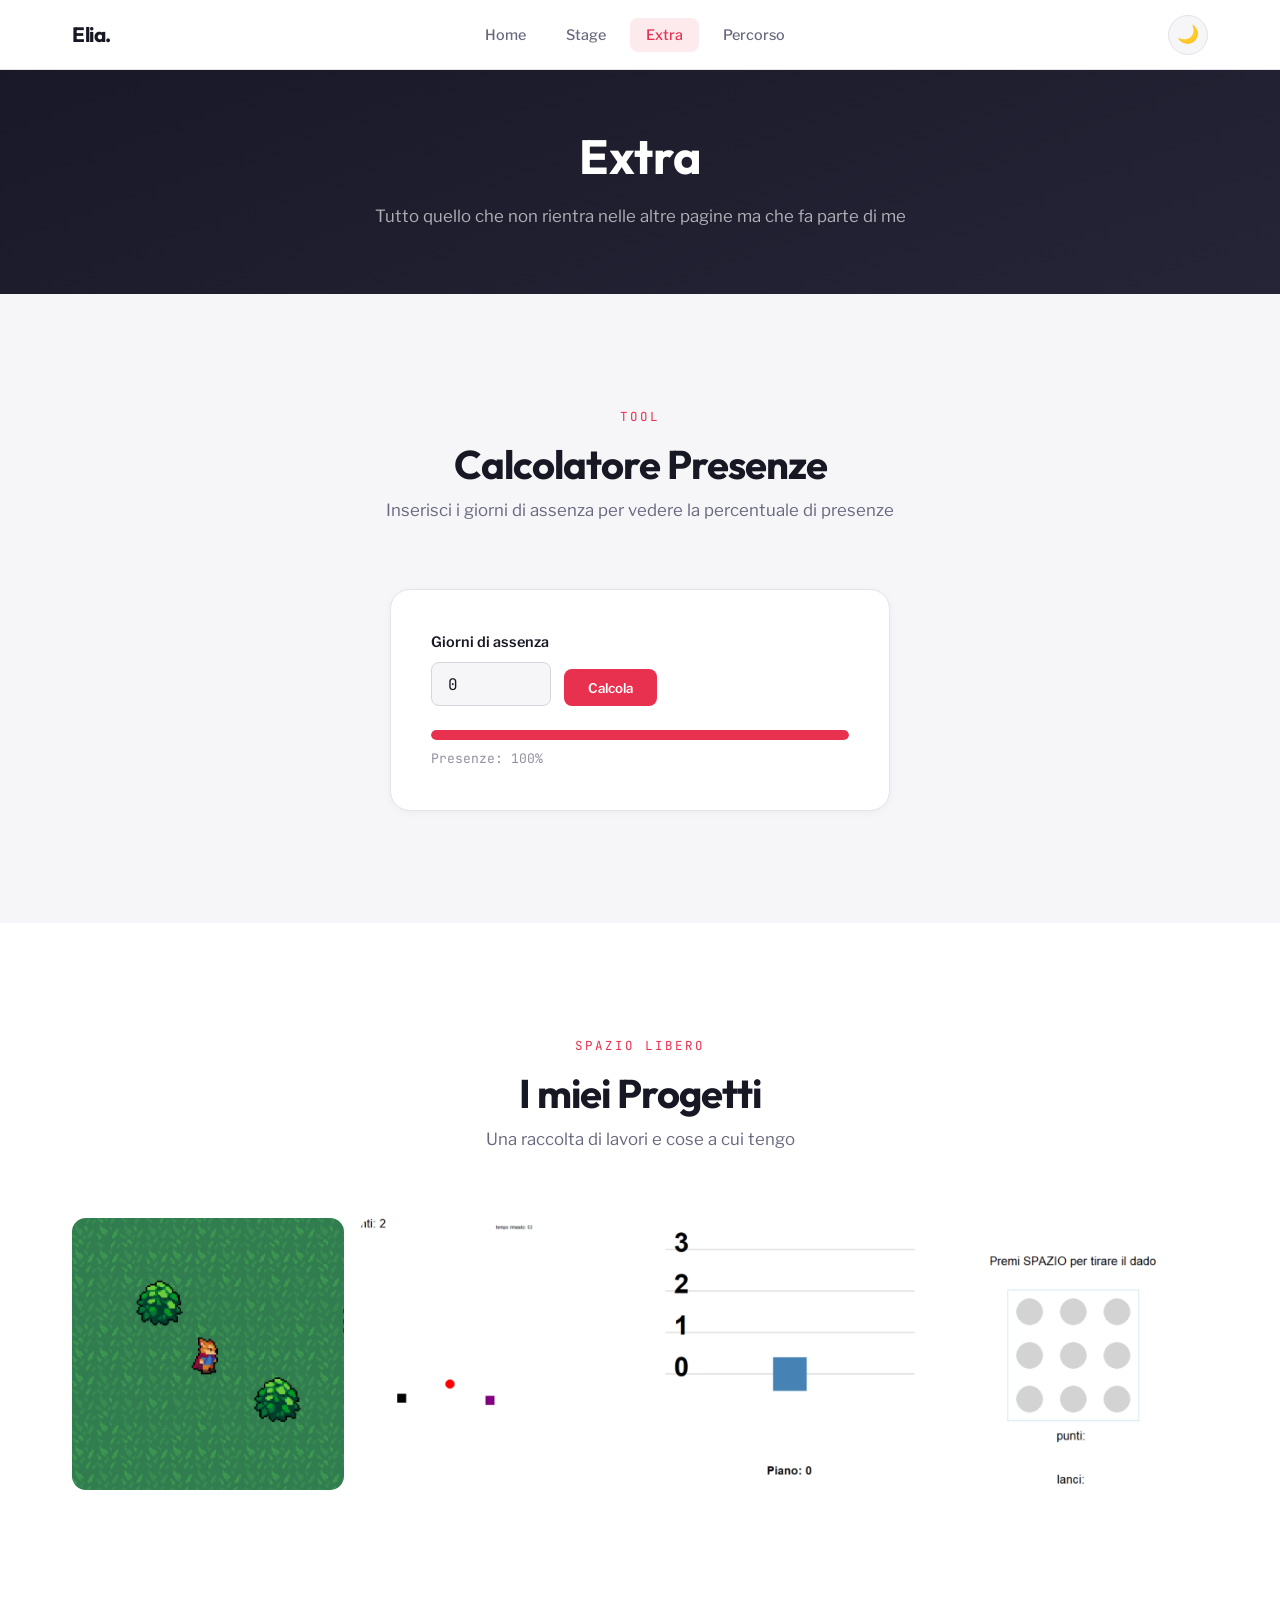
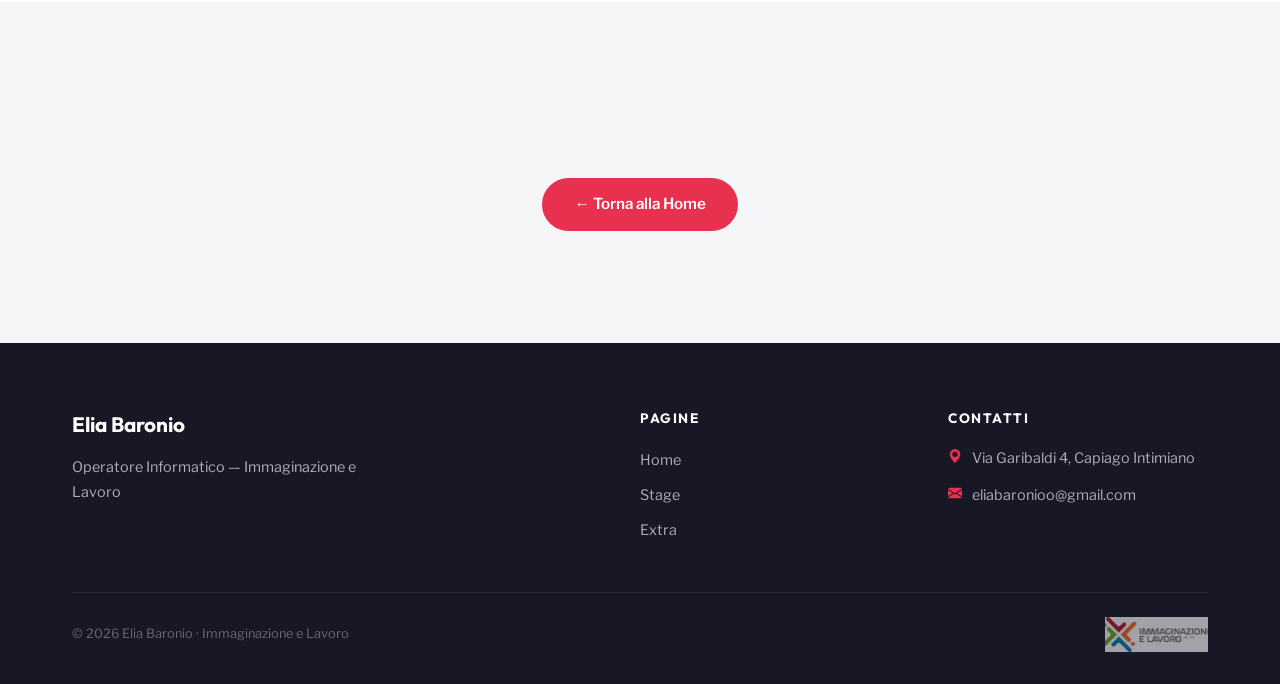
==== commit e306282c: "gh" ====
--- a/extra.html
+++ b/extra.html
@@ -119,15 +119,11 @@
     <section class="section">
         <div class="section-container" style="max-width: 700px;">
             <div class="section-header center reveal">
-                <span class="section-label">Personalizza</span>
-                <h2 class="section-title">Aggiungi quello che vuoi</h2>
+                <span class="section-label"></span>
+                <h2 class="section-title"></h2>
             </div>
             <div class="reveal" style="text-align: center;">
                 <p style="color: var(--text-secondary); line-height: 1.8; margin-bottom: 2rem;">
-                    Questa pagina è il tuo spazio creativo. Puoi aggiungere sezioni su: 
-                    certificazioni, competenze tecniche, progetti scolastici, hobby particolari, 
-                    o qualsiasi cosa ti renda unico. Duplica le sezioni che ti piacciono 
-                    e modifica i contenuti.
                 </p>
                 <a href="../index.html" class="btn-primary-custom">← Torna alla Home</a>
             </div>
@@ -164,7 +160,7 @@
             </div>
             <div class="footer-bottom">
                 <span class="footer-copy">© 2026 Elia Baronio · Immaginazione e Lavoro</span>
-                <img src="../img/logo.webp" class="footer-logo" alt="Logo scuola">
+                <img src="./img/logo.webp" class="footer-logo" alt="Logo scuola">
             </div>
         </div>
     </footer>
